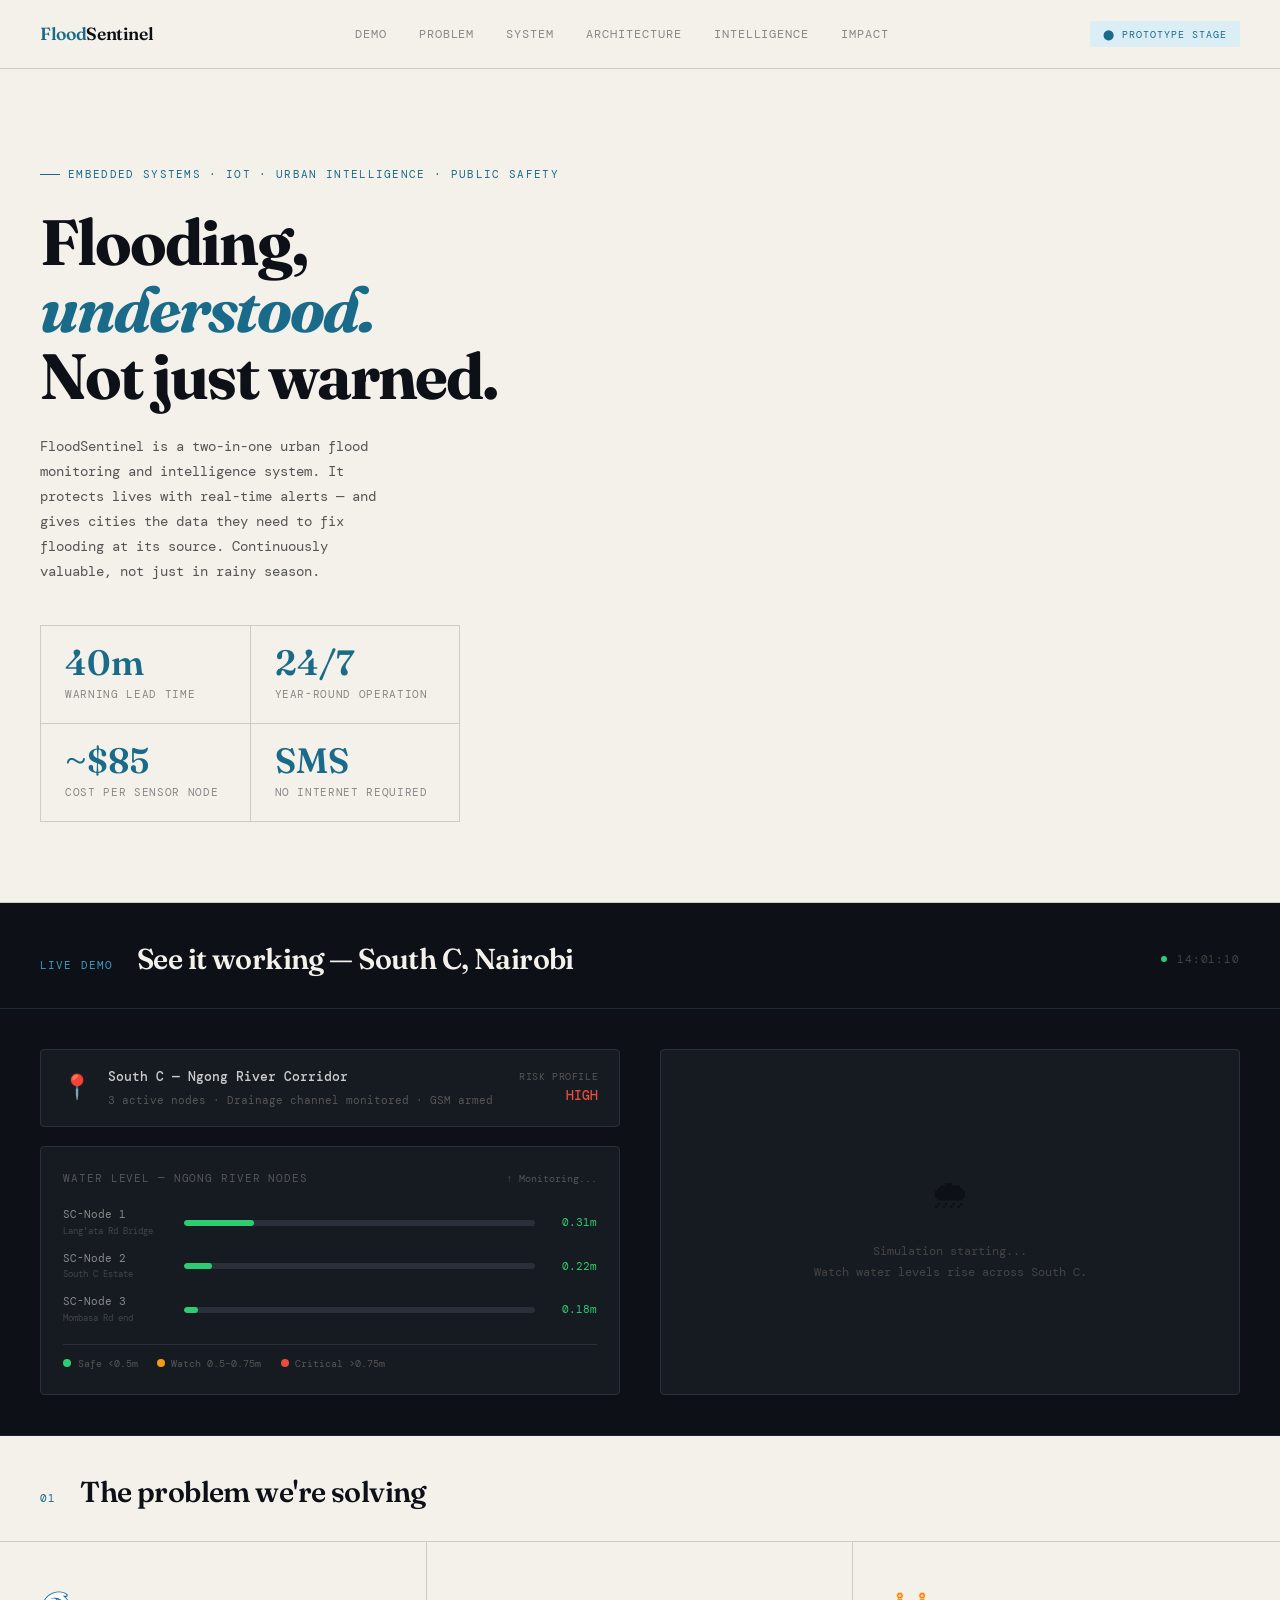
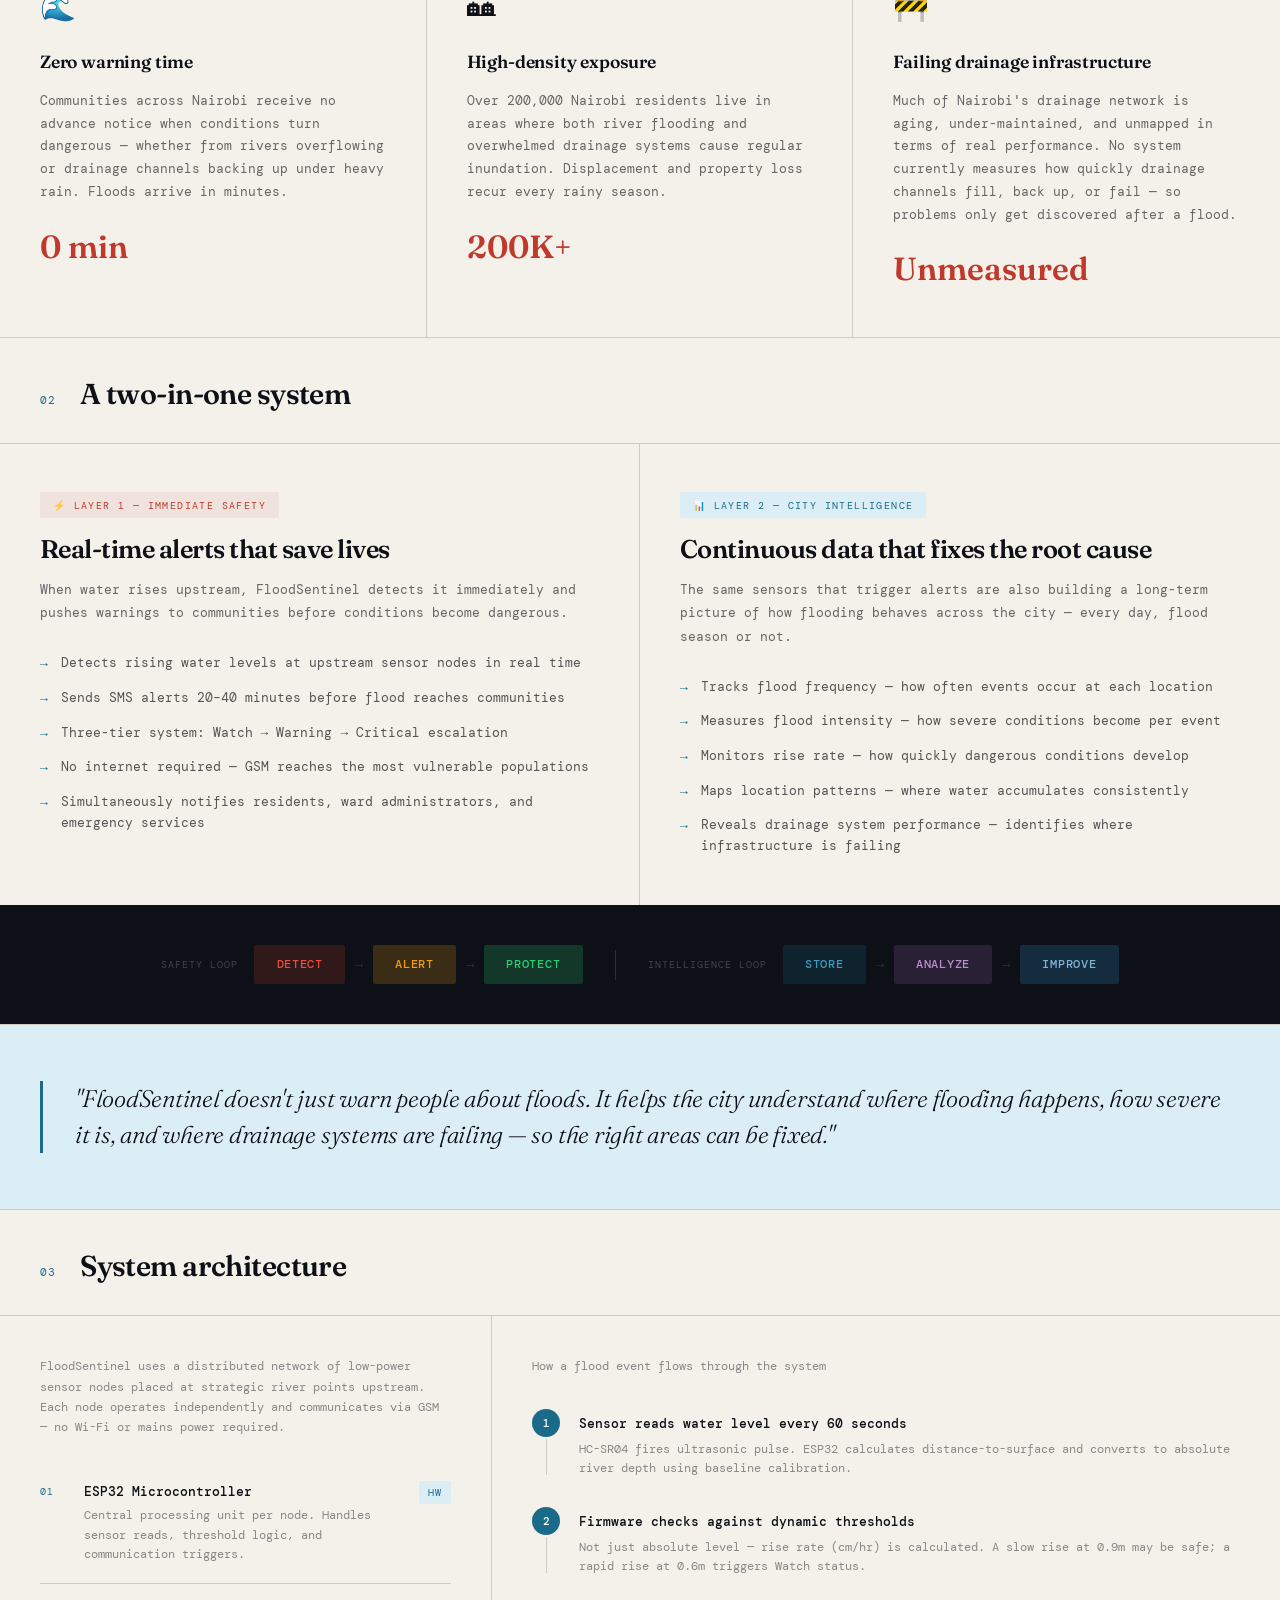
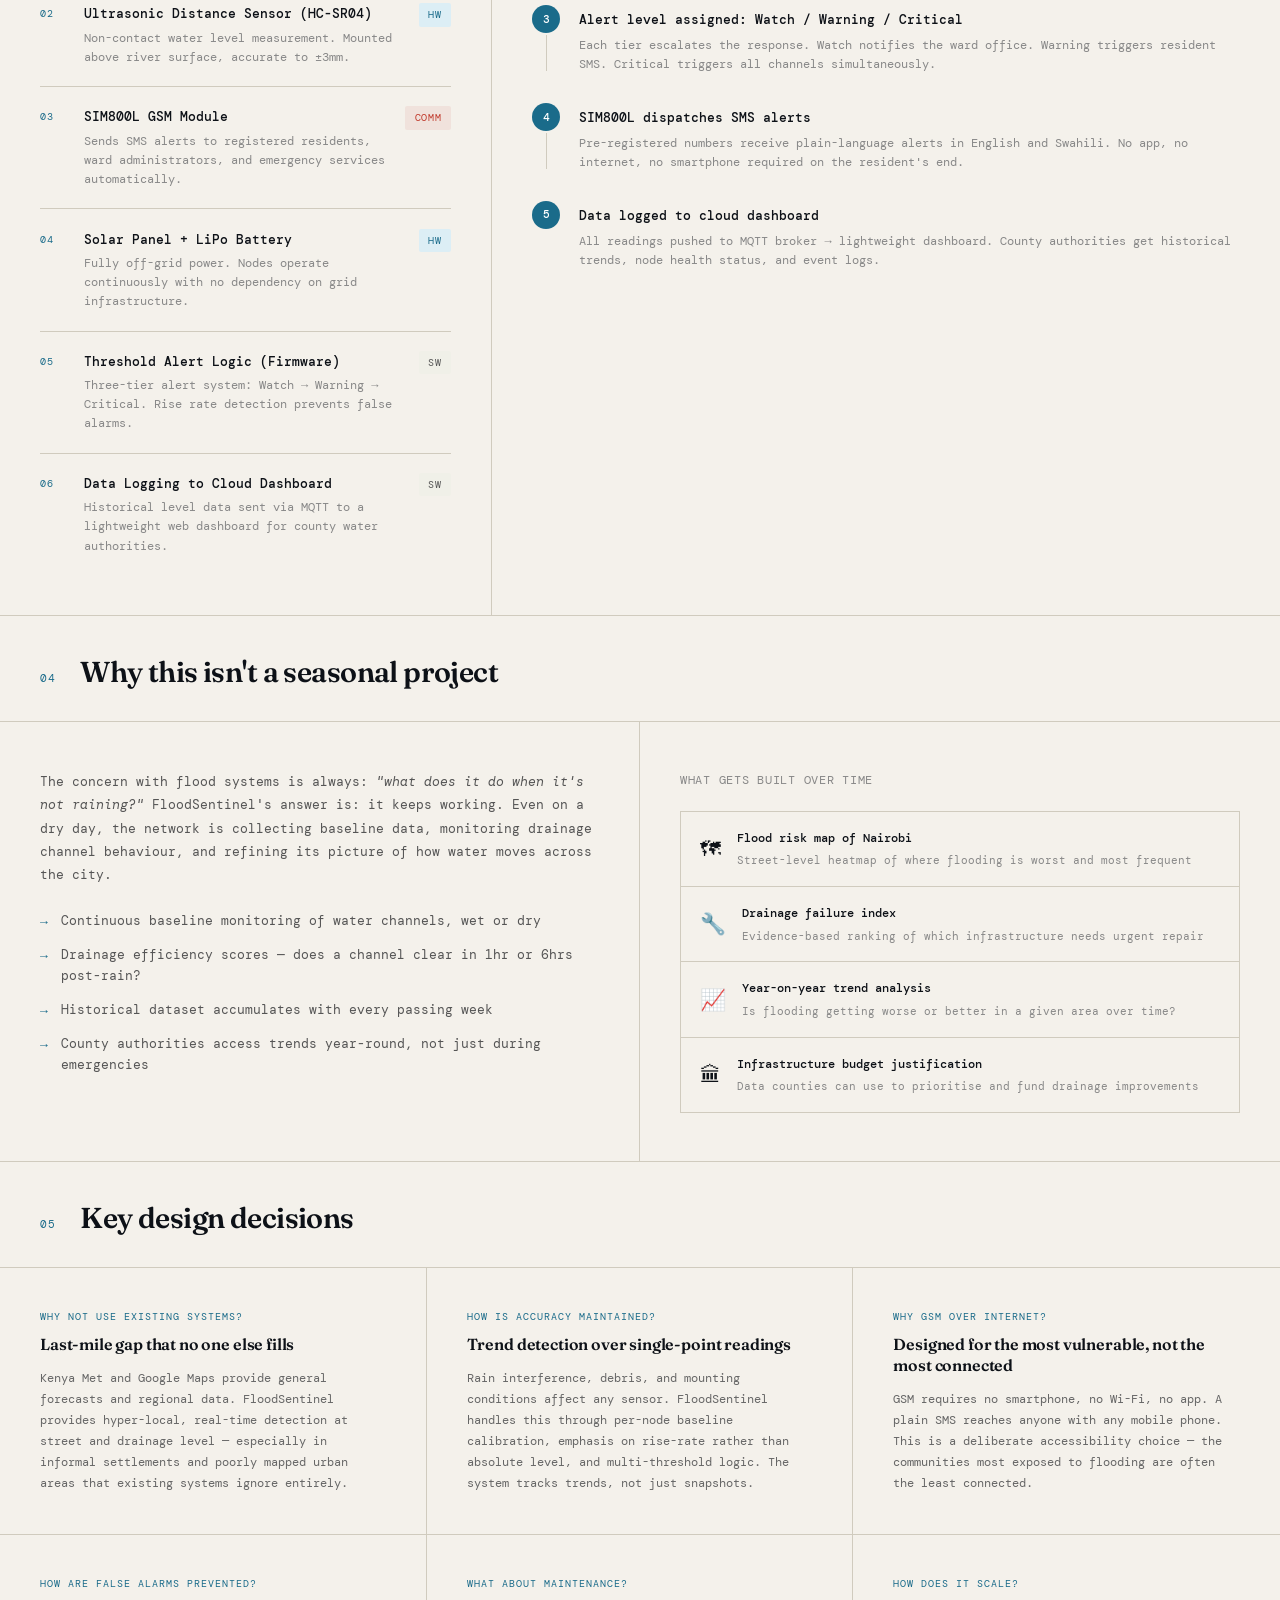
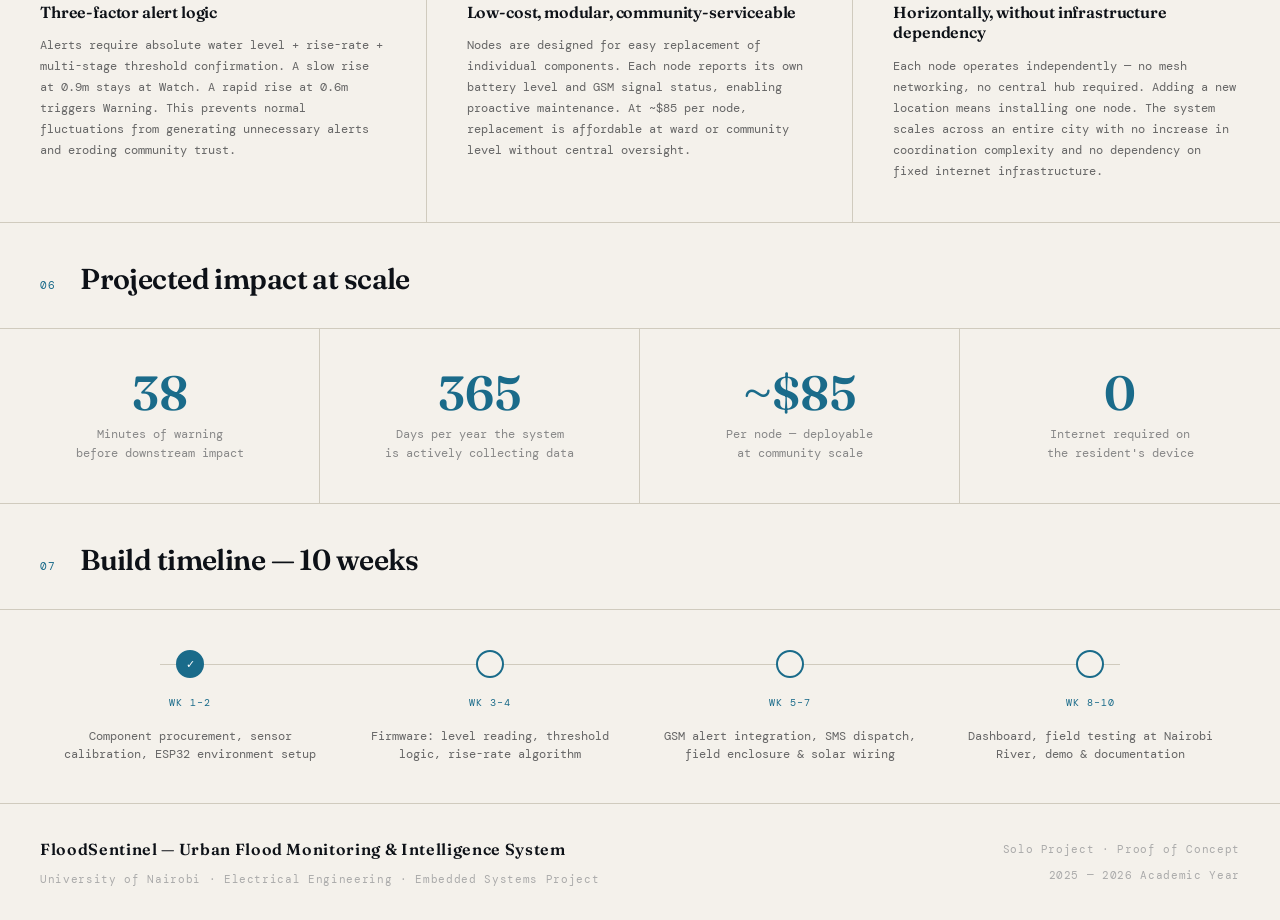
==== flood-warning(4).html @ 797ab7e3 "Adding correct project file" ====
<!DOCTYPE html>
<html lang="en">
<head>
<meta charset="UTF-8">
<meta name="viewport" content="width=device-width, initial-scale=1.0">
<title>FloodSentinel — Urban Flood Monitoring & Intelligence System</title>
<link href="https://fonts.googleapis.com/css2?family=DM+Mono:wght@300;400;500&family=Fraunces:ital,opsz,wght@0,9..144,300;0,9..144,600;0,9..144,700;1,9..144,300&display=swap" rel="stylesheet">
<style>
  :root {
    --ink: #0d1117;
    --paper: #f4f1eb;
    --water: #1a6b8a;
    --water-light: #3b9bbf;
    --water-pale: #dceef5;
    --alert: #c0392b;
    --alert-pale: #fdecea;
    --safe: #1a7a4a;
    --rule: #d0cbbe;
    --mono: 'DM Mono', monospace;
    --serif: 'Fraunces', serif;
  }

  * { margin: 0; padding: 0; box-sizing: border-box; }

  html { scroll-behavior: smooth; }

  body {
    background: var(--paper);
    color: var(--ink);
    font-family: var(--mono);
    font-size: 14px;
    line-height: 1.7;
    overflow-x: hidden;
  }

  /* ── HEADER ── */
  header {
    border-bottom: 1px solid var(--rule);
    padding: 1.2rem 2.5rem;
    display: flex;
    justify-content: space-between;
    align-items: center;
    position: sticky;
    top: 0;
    background: var(--paper);
    z-index: 100;
  }

  .logo {
    font-family: var(--serif);
    font-size: 1.1rem;
    font-weight: 600;
    letter-spacing: -0.02em;
    color: var(--water);
  }

  .logo span { color: var(--ink); }

  nav {
    display: flex;
    gap: 2rem;
    font-size: 12px;
    letter-spacing: 0.08em;
    text-transform: uppercase;
    color: #888;
  }

  nav a { text-decoration: none; color: inherit; transition: color 0.2s; }
  nav a:hover { color: var(--water); }

  /* ── HERO ── */
  .hero {
    border-bottom: 1px solid var(--rule);
  }

  .hero-left {
    padding: 6rem 2.5rem 5rem;
    display: flex;
    flex-direction: column;
    max-width: 700px;
  }

  .project-tag {
    font-size: 11px;
    letter-spacing: 0.12em;
    text-transform: uppercase;
    color: var(--water);
    margin-bottom: 1.5rem;
    display: flex;
    align-items: center;
    gap: 0.5rem;
  }

  .project-tag::before {
    content: '';
    display: inline-block;
    width: 20px;
    height: 1px;
    background: var(--water);
  }

  h1 {
    font-family: var(--serif);
    font-size: clamp(2.8rem, 5vw, 4.2rem);
    font-weight: 700;
    line-height: 1.05;
    letter-spacing: -0.03em;
    margin-bottom: 1.5rem;
    color: var(--ink);
  }

  h1 em {
    font-style: italic;
    color: var(--water);
  }

  .hero-desc {
    font-size: 14px;
    color: #555;
    max-width: 42ch;
    margin-bottom: 2.5rem;
    line-height: 1.8;
  }

  .hero-stats {
    display: grid;
    grid-template-columns: 1fr 1fr;
    gap: 1px;
    background: var(--rule);
    border: 1px solid var(--rule);
    margin-top: auto;
    max-width: 420px;
  }

  .stat {
    background: var(--paper);
    padding: 1.2rem 1.5rem;
  }

  .stat-num {
    font-family: var(--serif);
    font-size: 2.2rem;
    font-weight: 600;
    color: var(--water);
    line-height: 1;
    margin-bottom: 0.3rem;
  }

  .stat-label {
    font-size: 11px;
    letter-spacing: 0.06em;
    text-transform: uppercase;
    color: #888;
  }

  /* ── SIM SECTION ── */
  .sim-section {
    background: var(--ink);
    border-bottom: 1px solid var(--rule);
    padding: 3.5rem 2.5rem;
  }

  .sim-section-inner {
    display: grid;
    grid-template-columns: 1fr 1fr;
    gap: 2rem;
    max-width: 1200px;
    margin: 0 auto;
  }

  .sim-col {
    display: flex;
    flex-direction: column;
    gap: 1.2rem;
  }

  .sim-label {
    font-size: 10px;
    letter-spacing: 0.14em;
    text-transform: uppercase;
    color: #555;
    display: flex;
    align-items: center;
    gap: 0.6rem;
  }

  .sim-label .dot {
    width: 6px; height: 6px;
    border-radius: 50%;
    background: #2ecc71;
    animation: pulse 2s ease-in-out infinite;
  }

  @keyframes pulse {
    0%, 100% { opacity: 1; transform: scale(1); }
    50% { opacity: 0.4; transform: scale(0.8); }
  }

  .river-viz {
    background: #161b22;
    border: 1px solid #2a2f3a;
    border-radius: 4px;
    padding: 1.5rem;
    flex: 1;
    display: flex;
    flex-direction: column;
    gap: 1.2rem;
  }

  .river-label {
    font-size: 11px;
    color: #555;
    letter-spacing: 0.08em;
    text-transform: uppercase;
  }

  .level-bar-wrap {
    display: flex;
    flex-direction: column;
    gap: 0.8rem;
  }

  .level-row {
    display: flex;
    align-items: center;
    gap: 1rem;
  }

  .level-name {
    font-size: 11px;
    color: #888;
    width: 80px;
    flex-shrink: 0;
  }

  .level-track {
    flex: 1;
    height: 6px;
    background: #2a2f3a;
    border-radius: 3px;
    overflow: hidden;
  }

  .level-fill {
    height: 100%;
    border-radius: 3px;
    transition: width 1.5s ease;
  }

  .level-fill.safe { background: #2ecc71; }
  .level-fill.warn { background: #f39c12; }
  .level-fill.danger { background: var(--alert); animation: flicker 1s ease-in-out infinite; }

  @keyframes flicker {
    0%, 100% { opacity: 1; }
    50% { opacity: 0.6; }
  }

  .level-val {
    font-size: 11px;
    color: #555;
    width: 40px;
    text-align: right;
    flex-shrink: 0;
  }

  .alert-box {
    background: rgba(192,57,43,0.12);
    border: 1px solid rgba(192,57,43,0.3);
    border-radius: 4px;
    padding: 1rem 1.2rem;
    display: flex;
    gap: 0.8rem;
    align-items: flex-start;
    animation: fadeSlide 0.5s ease forwards;
  }

  @keyframes fadeSlide {
    from { opacity: 0; transform: translateY(6px); }
    to { opacity: 1; transform: translateY(0); }
  }

  .alert-icon {
    font-size: 14px;
    flex-shrink: 0;
    margin-top: 1px;
  }

  .alert-text {
    font-size: 11px;
    color: #e74c3c;
    line-height: 1.6;
  }

  .alert-text strong {
    display: block;
    font-size: 12px;
    margin-bottom: 0.2rem;
    letter-spacing: 0.04em;
  }

  .sms-feed {
    display: flex;
    flex-direction: column;
    gap: 0.6rem;
  }

  .sms-item {
    background: #161b22;
    border: 1px solid #2a2f3a;
    border-radius: 4px;
    padding: 0.8rem 1rem;
    font-size: 11px;
    color: #888;
    display: flex;
    gap: 0.8rem;
    opacity: 0;
    animation: fadeSlide 0.4s ease forwards;
  }

  .sms-item:nth-child(1) { animation-delay: 0.3s; }
  .sms-item:nth-child(2) { animation-delay: 0.9s; }
  .sms-item:nth-child(3) { animation-delay: 1.5s; }

  .sms-time { color: #555; flex-shrink: 0; }
  .sms-msg { color: #ccc; }

  /* ── SECTION SHARED ── */
  section {
    border-bottom: 1px solid var(--rule);
  }

  .section-header {
    padding: 2rem 2.5rem 1.5rem;
    border-bottom: 1px solid var(--rule);
    display: flex;
    align-items: baseline;
    gap: 1.5rem;
  }

  .section-num {
    font-size: 11px;
    letter-spacing: 0.1em;
    text-transform: uppercase;
    color: var(--water);
  }

  .section-title {
    font-family: var(--serif);
    font-size: 1.8rem;
    font-weight: 600;
    letter-spacing: -0.02em;
  }

  /* ── PROBLEM SECTION ── */
  .problem-grid {
    display: grid;
    grid-template-columns: 1fr 1fr 1fr;
  }

  .problem-card {
    padding: 2.5rem;
    border-right: 1px solid var(--rule);
  }

  .problem-card:last-child { border-right: none; }

  .problem-icon {
    font-size: 1.8rem;
    margin-bottom: 1rem;
  }

  .problem-card h3 {
    font-family: var(--serif);
    font-size: 1.1rem;
    font-weight: 600;
    margin-bottom: 0.8rem;
    letter-spacing: -0.01em;
  }

  .problem-card p {
    font-size: 13px;
    color: #666;
    line-height: 1.75;
  }

  .problem-card .figure {
    font-family: var(--serif);
    font-size: 2rem;
    font-weight: 600;
    color: var(--alert);
    margin-top: 1rem;
  }

  /* ── ARCHITECTURE SECTION ── */
  .arch-wrap {
    display: grid;
    grid-template-columns: 1fr 1.6fr;
  }

  .arch-left {
    padding: 2.5rem;
    border-right: 1px solid var(--rule);
  }

  .arch-right {
    padding: 2.5rem;
  }

  .component-list {
    display: flex;
    flex-direction: column;
    gap: 0px;
  }

  .component {
    display: grid;
    grid-template-columns: 28px 1fr auto;
    align-items: start;
    gap: 1rem;
    padding: 1.2rem 0;
    border-bottom: 1px solid var(--rule);
    cursor: default;
    transition: background 0.2s;
  }

  .component:last-child { border-bottom: none; }
  .component:hover { background: rgba(26,107,138,0.04); margin: 0 -1rem; padding: 1.2rem 1rem; }

  .comp-num {
    font-size: 10px;
    letter-spacing: 0.1em;
    color: var(--water);
    padding-top: 2px;
  }

  .comp-info h4 {
    font-size: 13px;
    font-weight: 500;
    margin-bottom: 0.2rem;
  }

  .comp-info p {
    font-size: 12px;
    color: #888;
    line-height: 1.6;
  }

  .comp-tag {
    font-size: 10px;
    letter-spacing: 0.08em;
    text-transform: uppercase;
    padding: 0.2rem 0.6rem;
    border-radius: 2px;
    white-space: nowrap;
  }

  .comp-tag.hw { background: var(--water-pale); color: var(--water); }
  .comp-tag.sw { background: #f0f0e8; color: #555; }
  .comp-tag.comm { background: rgba(192,57,43,0.08); color: var(--alert); }

  /* ── FLOW DIAGRAM ── */
  .flow-diagram {
    display: flex;
    flex-direction: column;
    gap: 0;
  }

  .flow-step {
    display: flex;
    gap: 1.2rem;
    align-items: flex-start;
    opacity: 0;
    animation: fadeSlide 0.5s ease forwards;
  }

  .flow-step:nth-child(1) { animation-delay: 0.1s; }
  .flow-step:nth-child(2) { animation-delay: 0.2s; }
  .flow-step:nth-child(3) { animation-delay: 0.3s; }
  .flow-step:nth-child(4) { animation-delay: 0.4s; }
  .flow-step:nth-child(5) { animation-delay: 0.5s; }

  .flow-line {
    display: flex;
    flex-direction: column;
    align-items: center;
    flex-shrink: 0;
    width: 28px;
  }

  .flow-circle {
    width: 28px;
    height: 28px;
    border-radius: 50%;
    background: var(--water);
    color: white;
    display: flex;
    align-items: center;
    justify-content: center;
    font-size: 11px;
    font-weight: 500;
    flex-shrink: 0;
  }

  .flow-connector {
    width: 1px;
    height: 36px;
    background: var(--rule);
    margin: 2px 0;
  }

  .flow-content {
    padding-top: 4px;
    padding-bottom: 1.8rem;
  }

  .flow-content h4 {
    font-size: 13px;
    font-weight: 500;
    margin-bottom: 0.3rem;
  }

  .flow-content p {
    font-size: 12px;
    color: #888;
    line-height: 1.6;
  }

  /* ── IMPACT SECTION ── */
  .impact-grid {
    display: grid;
    grid-template-columns: repeat(4, 1fr);
  }

  .impact-item {
    padding: 2.5rem 2rem;
    border-right: 1px solid var(--rule);
    text-align: center;
  }

  .impact-item:last-child { border-right: none; }

  .impact-num {
    font-family: var(--serif);
    font-size: 3rem;
    font-weight: 600;
    color: var(--water);
    line-height: 1;
    margin-bottom: 0.5rem;
  }

  .impact-label {
    font-size: 12px;
    color: #888;
    line-height: 1.6;
  }

  /* ── TIMELINE ── */
  .timeline-wrap {
    padding: 2.5rem;
  }

  .timeline {
    display: grid;
    grid-template-columns: repeat(4, 1fr);
    gap: 0;
    position: relative;
  }

  .timeline::before {
    content: '';
    position: absolute;
    top: 14px;
    left: 10%;
    right: 10%;
    height: 1px;
    background: var(--rule);
  }

  .timeline-item {
    display: flex;
    flex-direction: column;
    align-items: center;
    text-align: center;
    gap: 1rem;
    padding: 0 1rem;
  }

  .t-dot {
    width: 28px;
    height: 28px;
    border-radius: 50%;
    background: var(--paper);
    border: 2px solid var(--water);
    display: flex;
    align-items: center;
    justify-content: center;
    position: relative;
    z-index: 1;
  }

  .t-dot.done { background: var(--water); }
  .t-dot.done::after { content: '✓'; color: white; font-size: 11px; }

  .t-week {
    font-size: 10px;
    letter-spacing: 0.1em;
    text-transform: uppercase;
    color: var(--water);
  }

  .t-task {
    font-size: 12px;
    color: #666;
    line-height: 1.5;
  }

  /* ── FOOTER ── */
  footer {
    padding: 2rem 2.5rem;
    display: flex;
    justify-content: space-between;
    align-items: center;
    font-size: 11px;
    color: #aaa;
    letter-spacing: 0.06em;
  }

  .footer-project {
    font-family: var(--serif);
    font-size: 1rem;
    color: var(--ink);
    font-weight: 600;
  }

  .badge {
    display: inline-flex;
    align-items: center;
    gap: 0.4rem;
    background: var(--water-pale);
    color: var(--water);
    font-size: 10px;
    letter-spacing: 0.1em;
    text-transform: uppercase;
    padding: 0.3rem 0.8rem;
    border-radius: 2px;
  }

  /* ── DUAL LOOP SECTION ── */
  .dual-wrap {
    display: grid;
    grid-template-columns: 1fr 1fr;
  }

  .dual-col {
    padding: 3rem 2.5rem;
  }

  .dual-col:first-child {
    border-right: 1px solid var(--rule);
  }

  .dual-tag {
    font-size: 10px;
    letter-spacing: 0.14em;
    text-transform: uppercase;
    margin-bottom: 1rem;
    display: inline-flex;
    align-items: center;
    gap: 0.5rem;
    padding: 0.3rem 0.8rem;
    border-radius: 2px;
  }

  .dual-tag.immediate { background: rgba(192,57,43,0.08); color: var(--alert); }
  .dual-tag.intelligence { background: var(--water-pale); color: var(--water); }

  .dual-col h3 {
    font-family: var(--serif);
    font-size: 1.6rem;
    font-weight: 600;
    letter-spacing: -0.02em;
    margin-bottom: 0.8rem;
    line-height: 1.2;
  }

  .dual-col > p {
    font-size: 13px;
    color: #666;
    margin-bottom: 1.8rem;
    line-height: 1.8;
  }

  .dual-points {
    display: flex;
    flex-direction: column;
    gap: 0.8rem;
  }

  .dual-point {
    display: flex;
    gap: 0.8rem;
    align-items: flex-start;
    font-size: 13px;
    color: #555;
    line-height: 1.6;
  }

  .dual-point::before {
    content: '→';
    color: var(--water);
    flex-shrink: 0;
    margin-top: 1px;
  }

  .loop-banner {
    background: var(--ink);
    padding: 2.5rem;
    display: flex;
    align-items: center;
    justify-content: center;
    gap: 0;
    flex-wrap: wrap;
  }

  .loop-item {
    display: flex;
    align-items: center;
    gap: 0;
  }

  .loop-pill {
    padding: 0.6rem 1.4rem;
    border-radius: 2px;
    font-size: 12px;
    letter-spacing: 0.06em;
    text-transform: uppercase;
    font-weight: 500;
  }

  .loop-pill.a { background: rgba(192,57,43,0.2); color: #e74c3c; }
  .loop-pill.b { background: rgba(243,156,18,0.2); color: #f39c12; }
  .loop-pill.c { background: rgba(46,204,113,0.2); color: #2ecc71; }
  .loop-pill.d { background: rgba(26,107,138,0.2); color: var(--water-light); }
  .loop-pill.e { background: rgba(155,89,182,0.2); color: #bb8fce; }
  .loop-pill.f { background: rgba(52,152,219,0.2); color: #7fb3d3; }

  .loop-arrow {
    color: #333;
    font-size: 14px;
    padding: 0 0.6rem;
  }

  .loop-divider {
    width: 1px;
    height: 30px;
    background: #2a2f3a;
    margin: 0 2rem;
  }

  .loop-label {
    font-size: 10px;
    letter-spacing: 0.1em;
    text-transform: uppercase;
    color: #444;
    margin-right: 1rem;
  }

  /* ── INSIGHT QUOTE ── */
  .insight-block {
    padding: 3.5rem 2.5rem;
    display: grid;
    grid-template-columns: 3px 1fr;
    gap: 2rem;
    align-items: center;
    background: var(--water-pale);
    border-bottom: 1px solid var(--rule);
  }

  .insight-bar {
    width: 3px;
    height: 100%;
    background: var(--water);
    min-height: 60px;
  }

  .insight-text {
    font-family: var(--serif);
    font-size: clamp(1.1rem, 2vw, 1.5rem);
    font-weight: 300;
    font-style: italic;
    color: var(--ink);
    line-height: 1.5;
    letter-spacing: -0.01em;
  }

  /* ── DESIGN DECISIONS ── */
  .decisions-grid {
    display: grid;
    grid-template-columns: 1fr 1fr 1fr;
  }

  .decision-card {
    padding: 2.5rem;
    border-right: 1px solid var(--rule);
    border-bottom: 1px solid var(--rule);
  }

  .decision-card:nth-child(3),
  .decision-card:nth-child(6) { border-right: none; }
  .decision-card:nth-child(4),
  .decision-card:nth-child(5),
  .decision-card:nth-child(6) { border-bottom: none; }

  .decision-q {
    font-size: 10px;
    letter-spacing: 0.1em;
    text-transform: uppercase;
    color: var(--water);
    margin-bottom: 0.6rem;
  }

  .decision-card h4 {
    font-family: var(--serif);
    font-size: 1rem;
    font-weight: 600;
    margin-bottom: 0.8rem;
    letter-spacing: -0.01em;
    line-height: 1.3;
  }

  .decision-card p {
    font-size: 12px;
    color: #666;
    line-height: 1.75;
  }

  @media (max-width: 900px) {
    .dual-wrap { grid-template-columns: 1fr; }
    .dual-col:first-child { border-right: none; border-bottom: 1px solid var(--rule); }
    .decisions-grid { grid-template-columns: 1fr; }
    .decision-card { border-right: none; }
    .loop-banner { flex-direction: column; gap: 0.5rem; }
    .loop-divider { width: 60px; height: 1px; margin: 0.5rem 0; }
  }

  @media (max-width: 900px) {
    .hero { grid-template-columns: 1fr; min-height: auto; }
    .hero-right { min-height: 400px; }
    .problem-grid { grid-template-columns: 1fr; }
    .problem-card { border-right: none; border-bottom: 1px solid var(--rule); }
    .arch-wrap { grid-template-columns: 1fr; }
    .arch-left { border-right: none; border-bottom: 1px solid var(--rule); }
    .impact-grid { grid-template-columns: 1fr 1fr; }
    .timeline { grid-template-columns: 1fr 1fr; gap: 2rem; }
    .timeline::before { display: none; }
    nav { display: none; }
  }
</style>
</head>
<body>

<!-- HEADER -->
<header>
  <div class="logo">Flood<span>Sentinel</span></div>
  <nav>
    <a href="#demo">Demo</a>
    <a href="#problem">Problem</a>
    <a href="#dual">System</a>
    <a href="#system">Architecture</a>
    <a href="#intelligence">Intelligence</a>
    <a href="#impact">Impact</a>
  </nav>
  <div class="badge">⬤ Prototype Stage</div>
</header>

<!-- HERO -->
<div class="hero">
  <div class="hero-left">
    <div class="project-tag">Embedded Systems · IoT · Urban Intelligence · Public Safety</div>
    <h1>Flooding,<br><em>understood.</em><br>Not just warned.</h1>
    <p class="hero-desc">
      FloodSentinel is a two-in-one urban flood monitoring and intelligence system.
      It protects lives with real-time alerts — and gives cities the data they need
      to fix flooding at its source. Continuously valuable, not just in rainy season.
    </p>
    <div class="hero-stats">
      <div class="stat">
        <div class="stat-num">40m</div>
        <div class="stat-label">Warning lead time</div>
      </div>
      <div class="stat">
        <div class="stat-num">24/7</div>
        <div class="stat-label">Year-round operation</div>
      </div>
      <div class="stat">
        <div class="stat-num">~$85</div>
        <div class="stat-label">Cost per sensor node</div>
      </div>
      <div class="stat">
        <div class="stat-num">SMS</div>
        <div class="stat-label">No internet required</div>
      </div>
    </div>
  </div>
</div>

<!-- LIVE DEMO SECTION -->
<section id="demo" style="background:var(--ink);border-bottom:1px solid #1a2530;">

  <div style="padding:2rem 2.5rem 1.5rem;border-bottom:1px solid #1e2a35;display:flex;justify-content:space-between;align-items:center;">
    <div style="display:flex;align-items:baseline;gap:1.5rem;">
      <span style="font-size:11px;letter-spacing:0.1em;text-transform:uppercase;color:var(--water-light);">Live Demo</span>
      <h2 style="font-family:var(--serif);font-size:1.8rem;font-weight:600;letter-spacing:-0.02em;color:#f4f1eb;">See it working — South C, Nairobi</h2>
    </div>
    <div style="font-size:11px;color:#444;letter-spacing:0.08em;display:flex;align-items:center;gap:0.6rem;">
      <span style="width:6px;height:6px;border-radius:50%;background:#2ecc71;display:inline-block;animation:pulse 2s ease-in-out infinite;"></span>
      <span id="simClock">14:00:00</span>
    </div>
  </div>

  <div style="padding:2.5rem;display:grid;grid-template-columns:1fr 1fr;gap:2.5rem;">

    <!-- LEFT: SENSOR PANEL -->
    <div style="display:flex;flex-direction:column;gap:1.2rem;">

      <div style="background:#161b22;border:1px solid #2a2f3a;border-radius:4px;padding:1rem 1.3rem;display:flex;gap:1rem;align-items:center;">
        <div style="font-size:1.5rem;">📍</div>
        <div style="flex:1;">
          <div style="font-size:13px;color:#ccc;font-weight:500;">South C — Ngong River Corridor</div>
          <div style="font-size:11px;color:#555;margin-top:0.2rem;">3 active nodes · Drainage channel monitored · GSM armed</div>
        </div>
        <div style="text-align:right;flex-shrink:0;">
          <div style="font-size:10px;color:#555;letter-spacing:0.06em;text-transform:uppercase;">Risk profile</div>
          <div style="font-size:13px;color:#e74c3c;font-weight:500;">HIGH</div>
        </div>
      </div>

      <div style="background:#161b22;border:1px solid #2a2f3a;border-radius:4px;padding:1.4rem;display:flex;flex-direction:column;gap:1.2rem;">
        <div style="display:flex;justify-content:space-between;align-items:center;">
          <div class="river-label">Water Level — Ngong River Nodes</div>
          <div style="font-size:10px;color:#555;" id="riseTag">↑ Monitoring...</div>
        </div>
        <div class="level-bar-wrap">
          <div class="level-row">
            <span class="level-name" style="width:105px;line-height:1.4;flex-shrink:0;">SC-Node 1<br><span style="font-size:9px;color:#444;">Lang'ata Rd Bridge</span></span>
            <div class="level-track"><div class="level-fill safe" id="bar1" style="width:10%"></div></div>
            <span class="level-val" id="val1" style="color:#2ecc71;width:46px;text-align:right;flex-shrink:0;">—</span>
          </div>
          <div class="level-row">
            <span class="level-name" style="width:105px;line-height:1.4;flex-shrink:0;">SC-Node 2<br><span style="font-size:9px;color:#444;">South C Estate</span></span>
            <div class="level-track"><div class="level-fill safe" id="bar2" style="width:5%"></div></div>
            <span class="level-val" id="val2" style="color:#2ecc71;width:46px;text-align:right;flex-shrink:0;">—</span>
          </div>
          <div class="level-row">
            <span class="level-name" style="width:105px;line-height:1.4;flex-shrink:0;">SC-Node 3<br><span style="font-size:9px;color:#444;">Mombasa Rd end</span></span>
            <div class="level-track"><div class="level-fill safe" id="bar3" style="width:5%"></div></div>
            <span class="level-val" id="val3" style="color:#2ecc71;width:46px;text-align:right;flex-shrink:0;">—</span>
          </div>
        </div>
        <div style="display:flex;gap:1.2rem;padding-top:0.6rem;border-top:1px solid #2a2f3a;flex-wrap:wrap;">
          <div style="display:flex;align-items:center;gap:0.4rem;font-size:10px;color:#555;"><span style="width:8px;height:8px;border-radius:50%;background:#2ecc71;display:inline-block;"></span>Safe &lt;0.5m</div>
          <div style="display:flex;align-items:center;gap:0.4rem;font-size:10px;color:#555;"><span style="width:8px;height:8px;border-radius:50%;background:#f39c12;display:inline-block;"></span>Watch 0.5–0.75m</div>
          <div style="display:flex;align-items:center;gap:0.4rem;font-size:10px;color:#555;"><span style="width:8px;height:8px;border-radius:50%;background:#e74c3c;display:inline-block;"></span>Critical &gt;0.75m</div>
        </div>
      </div>

      <div id="alertBox" style="display:none;" class="alert-box">
        <span class="alert-icon">🚨</span>
        <div class="alert-text">
          <strong>CRITICAL — SOUTH C FLOOD EVENT</strong>
          SC-Node 1 at 0.97m · Rise rate +18cm/hr · Node 2 crossing warn threshold.
          Estimated 34 min before South C Estate access roads flood.
        </div>
      </div>

    </div>

    <!-- RIGHT: ALERTS + INTEL -->
    <div style="display:flex;flex-direction:column;gap:1.2rem;">

      <div id="idleCard" style="background:#161b22;border:1px solid #2a2f3a;border-radius:4px;padding:2.5rem;text-align:center;flex:1;display:flex;flex-direction:column;align-items:center;justify-content:center;gap:0.8rem;">
        <div style="font-size:2.5rem;">🌧</div>
        <div style="font-size:12px;color:#444;line-height:1.8;">Simulation starting...<br>Watch water levels rise across South C.</div>
      </div>

      <div id="smsFeed" style="display:none;flex-direction:column;gap:0.6rem;">
        <div class="sim-label" style="color:#666;">📲 SMS alerts dispatched</div>
        <div class="sms-item" id="sms1" style="opacity:0;transition:opacity 0.5s ease;">
          <span class="sms-time">14:07</span>
          <span class="sms-msg" style="color:#f5c842;">⚠ FloodSentinel: Ngong River rising in South C. Move valuables to higher ground. Est. 34 min to road flooding.</span>
        </div>
        <div class="sms-item" id="sms2" style="opacity:0;transition:opacity 0.5s ease;">
          <span class="sms-time">14:07</span>
          <span class="sms-msg">Ward Admin — South C: Node 1 CRITICAL. Deploy response team to Lang'ata Rd Bridge now.</span>
        </div>
        <div class="sms-item" id="sms3" style="opacity:0;transition:opacity 0.5s ease;">
          <span class="sms-time">14:08</span>
          <span class="sms-msg">Nairobi County OCC: Automated flood trigger — South C / Ngong corridor. Event logged #SC-2024-047.</span>
        </div>
      </div>

      <div id="intelCard" style="display:none;background:linear-gradient(135deg,#0d1f2d,#0f1e2b);border:1px solid #1a4a6b;border-radius:4px;padding:1.4rem;">
        <div style="display:flex;justify-content:space-between;align-items:flex-start;margin-bottom:1.2rem;">
          <div>
            <div style="font-size:10px;letter-spacing:0.12em;text-transform:uppercase;color:var(--water-light);margin-bottom:0.3rem;">🧠 Intelligence Log Updated</div>
            <div style="font-size:14px;color:#ddd;font-weight:500;">South C flagged as High-Risk Zone</div>
          </div>
          <div style="background:rgba(192,57,43,0.2);border:1px solid rgba(192,57,43,0.4);border-radius:2px;padding:0.25rem 0.7rem;font-size:10px;color:#e74c3c;letter-spacing:0.08em;white-space:nowrap;margin-left:1rem;">EVENT #SC-2024-047</div>
        </div>
        <div style="display:grid;grid-template-columns:1fr 1fr;gap:0.6rem;margin-bottom:0.8rem;">
          <div style="background:rgba(255,255,255,0.03);border:1px solid #1e2a35;border-radius:3px;padding:0.8rem 1rem;">
            <div style="font-size:10px;color:#555;margin-bottom:0.3rem;text-transform:uppercase;letter-spacing:0.06em;">Flood events this year</div>
            <div style="font-size:1.8rem;font-family:var(--serif);color:#e74c3c;font-weight:600;line-height:1;" id="eventCount">0</div>
          </div>
          <div style="background:rgba(255,255,255,0.03);border:1px solid #1e2a35;border-radius:3px;padding:0.8rem 1rem;">
            <div style="font-size:10px;color:#555;margin-bottom:0.3rem;text-transform:uppercase;letter-spacing:0.06em;">Peak level recorded</div>
            <div style="font-size:1.8rem;font-family:var(--serif);color:var(--water-light);font-weight:600;line-height:1;">0.97m</div>
          </div>
          <div style="background:rgba(255,255,255,0.03);border:1px solid #1e2a35;border-radius:3px;padding:0.8rem 1rem;">
            <div style="font-size:10px;color:#555;margin-bottom:0.3rem;text-transform:uppercase;letter-spacing:0.06em;">Avg rise rate</div>
            <div style="font-size:1.8rem;font-family:var(--serif);color:#f39c12;font-weight:600;line-height:1;">+18cm/hr</div>
          </div>
          <div style="background:rgba(255,255,255,0.03);border:1px solid #1e2a35;border-radius:3px;padding:0.8rem 1rem;">
            <div style="font-size:10px;color:#555;margin-bottom:0.3rem;text-transform:uppercase;letter-spacing:0.06em;">Drainage score</div>
            <div style="font-size:1.8rem;font-family:var(--serif);color:#e74c3c;font-weight:600;line-height:1;">2 / 10</div>
          </div>
        </div>
        <div style="padding:0.8rem 1rem;background:rgba(192,57,43,0.06);border:1px solid rgba(192,57,43,0.2);border-radius:3px;font-size:11px;color:#888;line-height:1.7;">
          📌 <span style="color:#ccc;">System recommendation:</span> South C drainage infrastructure flagged for priority review. Historical data and event log forwarded to Nairobi County Water & Infrastructure Dept.
        </div>
      </div>

    </div>
  </div>
</section>

<script>
(function(){
  const steps=[
    [20, 8,  4,  "0.31m","0.22m","0.18m",0],
    [38,18,  9,  "0.47m","0.31m","0.22m",0],
    [55,30, 15,  "0.58m","0.41m","0.28m",1],
    [70,45, 22,  "0.72m","0.54m","0.33m",1],
    [82,58, 31,  "0.85m","0.63m","0.39m",2],
    [94,70, 42,  "0.97m","0.74m","0.46m",3],
    [97,74, 44,  "0.97m","0.74m","0.46m",4],
  ];
  let tick=0;
  const base=new Date(); base.setHours(14,0,0,0);
  const pad=n=>String(n).padStart(2,'0');
  const cls=p=>p>=75?'danger':p>=50?'warn':'safe';
  const col=p=>p>=75?'#e74c3c':p>=50?'#f39c12':'#2ecc71';
  const $=id=>document.getElementById(id);

  function updateClock(){
    const t=new Date(base.getTime()+tick*70000);
    const el=$('simClock'); if(el) el.textContent=pad(t.getHours())+':'+pad(t.getMinutes())+':'+pad(t.getSeconds());
  }

  function resetSim(){
    tick=0;
    ['alertBox','smsFeed','intelCard'].forEach(id=>{const el=$(id);if(el)el.style.display='none';});
    const ic=$('idleCard'); if(ic)ic.style.display='flex';
    ['sms1','sms2','sms3'].forEach(id=>{const el=$(id);if(el)el.style.opacity=0;});
    const rt=$('riseTag'); if(rt){rt.textContent='↑ Monitoring...';rt.style.color='#555';}
    ['bar1','bar2','bar3'].forEach((id,i)=>{
      const el=$(id); if(el){el.style.width='5%';el.className='level-fill safe';}
    });
    ['val1','val2','val3'].forEach(id=>{const el=$(id);if(el){el.textContent='—';el.style.color='#2ecc71';}});
  }

  function runStep(){
    if(tick>=steps.length){setTimeout(()=>{resetSim();setTimeout(runStep,2000);},5000);return;}
    const[p1,p2,p3,v1,v2,v3,phase]=steps[tick];
    [['bar1',p1],['bar2',p2],['bar3',p3]].forEach(([id,p])=>{
      const el=$(id); if(el){el.style.width=p+'%';el.className='level-fill '+cls(p);}
    });
    [['val1',p1,v1],['val2',p2,v2],['val3',p3,v3]].forEach(([id,p,v])=>{
      const el=$(id); if(el){el.textContent=v;el.style.color=col(p);}
    });
    const rt=$('riseTag');
    if(phase>=1&&rt){rt.textContent='↑ Rising';rt.style.color='#f39c12';}
    if(phase>=2&&rt){rt.textContent='⚠ Rising fast';rt.style.color='#f39c12';}
    if(phase>=3){
      if(rt){rt.textContent='🔴 Critical';rt.style.color='#e74c3c';}
      const ab=$('alertBox'); if(ab)ab.style.display='flex';
    }
    if(phase>=4){
      const ic=$('idleCard'); if(ic)ic.style.display='none';
      const sf=$('smsFeed'); if(sf)sf.style.display='flex';
      setTimeout(()=>{const el=$('sms1');if(el)el.style.opacity=1;},300);
      setTimeout(()=>{const el=$('sms2');if(el)el.style.opacity=1;},1000);
      setTimeout(()=>{const el=$('sms3');if(el)el.style.opacity=1;},1700);
      setTimeout(()=>{
        const card=$('intelCard'); if(card)card.style.display='block';
        let c=0; const t=setInterval(()=>{
          c++; const el=$('eventCount'); if(el)el.textContent=c; if(c>=7)clearInterval(t);
        },130);
      },2500);
    }
    updateClock();
    tick++;
    setTimeout(runStep,tick===steps.length-1?4500:1800);
  }

  setTimeout(runStep,800);
  setInterval(updateClock,1000);
})();
</script>

<!-- PROBLEM SECTION -->
<section id="problem">
  <div class="section-header">
    <span class="section-num">01</span>
    <h2 class="section-title">The problem we're solving</h2>
  </div>
  <div class="problem-grid">
    <div class="problem-card">
      <div class="problem-icon">🌊</div>
      <h3>Zero warning time</h3>
      <p>Communities across Nairobi receive no advance notice when conditions turn dangerous — whether from rivers overflowing or drainage channels backing up under heavy rain. Floods arrive in minutes.</p>
      <div class="figure">0 min</div>
    </div>
    <div class="problem-card">
      <div class="problem-icon">🏘</div>
      <h3>High-density exposure</h3>
      <p>Over 200,000 Nairobi residents live in areas where both river flooding and overwhelmed drainage systems cause regular inundation. Displacement and property loss recur every rainy season.</p>
      <div class="figure">200K+</div>
    </div>
    <div class="problem-card">
      <div class="problem-icon">🚧</div>
      <h3>Failing drainage infrastructure</h3>
      <p>Much of Nairobi's drainage network is aging, under-maintained, and unmapped in terms of real performance. No system currently measures how quickly drainage channels fill, back up, or fail — so problems only get discovered after a flood.</p>
      <div class="figure">Unmeasured</div>
    </div>
  </div>
</section>

<!-- DUAL SYSTEM SECTION -->
<section id="dual">
  <div class="section-header">
    <span class="section-num">02</span>
    <h2 class="section-title">A two-in-one system</h2>
  </div>
  <div class="dual-wrap">
    <div class="dual-col">
      <div class="dual-tag immediate">⚡ Layer 1 — Immediate Safety</div>
      <h3>Real-time alerts that save lives</h3>
      <p>When water rises upstream, FloodSentinel detects it immediately and pushes warnings to communities before conditions become dangerous.</p>
      <div class="dual-points">
        <div class="dual-point">Detects rising water levels at upstream sensor nodes in real time</div>
        <div class="dual-point">Sends SMS alerts 20–40 minutes before flood reaches communities</div>
        <div class="dual-point">Three-tier system: Watch → Warning → Critical escalation</div>
        <div class="dual-point">No internet required — GSM reaches the most vulnerable populations</div>
        <div class="dual-point">Simultaneously notifies residents, ward administrators, and emergency services</div>
      </div>
    </div>
    <div class="dual-col">
      <div class="dual-tag intelligence">📊 Layer 2 — City Intelligence</div>
      <h3>Continuous data that fixes the root cause</h3>
      <p>The same sensors that trigger alerts are also building a long-term picture of how flooding behaves across the city — every day, flood season or not.</p>
      <div class="dual-points">
        <div class="dual-point">Tracks flood frequency — how often events occur at each location</div>
        <div class="dual-point">Measures flood intensity — how severe conditions become per event</div>
        <div class="dual-point">Monitors rise rate — how quickly dangerous conditions develop</div>
        <div class="dual-point">Maps location patterns — where water accumulates consistently</div>
        <div class="dual-point">Reveals drainage system performance — identifies where infrastructure is failing</div>
      </div>
    </div>
  </div>

  <!-- THE LOOP BANNER -->
  <div class="loop-banner">
    <span class="loop-label">Safety loop</span>
    <div class="loop-item">
      <span class="loop-pill a">Detect</span>
      <span class="loop-arrow">→</span>
      <span class="loop-pill b">Alert</span>
      <span class="loop-arrow">→</span>
      <span class="loop-pill c">Protect</span>
    </div>
    <div class="loop-divider"></div>
    <span class="loop-label">Intelligence loop</span>
    <div class="loop-item">
      <span class="loop-pill d">Store</span>
      <span class="loop-arrow">→</span>
      <span class="loop-pill e">Analyze</span>
      <span class="loop-arrow">→</span>
      <span class="loop-pill f">Improve</span>
    </div>
  </div>
</section>

<!-- INSIGHT QUOTE -->
<div class="insight-block">
  <div class="insight-bar"></div>
  <p class="insight-text">
    "FloodSentinel doesn't just warn people about floods. It helps the city understand
    where flooding happens, how severe it is, and where drainage systems are failing —
    so the right areas can be fixed."
  </p>
</div>

<!-- ARCHITECTURE SECTION -->
<section id="system">
  <div class="section-header">
    <span class="section-num">03</span>
    <h2 class="section-title">System architecture</h2>
  </div>
  <div class="arch-wrap">
    <div class="arch-left">
      <p style="font-size:12px;color:#888;margin-bottom:1.5rem;line-height:1.7">
        FloodSentinel uses a distributed network of low-power sensor nodes placed at strategic river points upstream. Each node operates independently and communicates via GSM — no Wi-Fi or mains power required.
      </p>
      <div class="component-list">
        <div class="component">
          <span class="comp-num">01</span>
          <div class="comp-info">
            <h4>ESP32 Microcontroller</h4>
            <p>Central processing unit per node. Handles sensor reads, threshold logic, and communication triggers.</p>
          </div>
          <span class="comp-tag hw">HW</span>
        </div>
        <div class="component">
          <span class="comp-num">02</span>
          <div class="comp-info">
            <h4>Ultrasonic Distance Sensor (HC-SR04)</h4>
            <p>Non-contact water level measurement. Mounted above river surface, accurate to ±3mm.</p>
          </div>
          <span class="comp-tag hw">HW</span>
        </div>
        <div class="component">
          <span class="comp-num">03</span>
          <div class="comp-info">
            <h4>SIM800L GSM Module</h4>
            <p>Sends SMS alerts to registered residents, ward administrators, and emergency services automatically.</p>
          </div>
          <span class="comp-tag comm">COMM</span>
        </div>
        <div class="component">
          <span class="comp-num">04</span>
          <div class="comp-info">
            <h4>Solar Panel + LiPo Battery</h4>
            <p>Fully off-grid power. Nodes operate continuously with no dependency on grid infrastructure.</p>
          </div>
          <span class="comp-tag hw">HW</span>
        </div>
        <div class="component">
          <span class="comp-num">05</span>
          <div class="comp-info">
            <h4>Threshold Alert Logic (Firmware)</h4>
            <p>Three-tier alert system: Watch → Warning → Critical. Rise rate detection prevents false alarms.</p>
          </div>
          <span class="comp-tag sw">SW</span>
        </div>
        <div class="component">
          <span class="comp-num">06</span>
          <div class="comp-info">
            <h4>Data Logging to Cloud Dashboard</h4>
            <p>Historical level data sent via MQTT to a lightweight web dashboard for county water authorities.</p>
          </div>
          <span class="comp-tag sw">SW</span>
        </div>
      </div>
    </div>

    <div class="arch-right">
      <p style="font-size:12px;color:#888;margin-bottom:2rem;line-height:1.7">How a flood event flows through the system</p>
      <div class="flow-diagram">
        <div class="flow-step">
          <div class="flow-line">
            <div class="flow-circle">1</div>
            <div class="flow-connector"></div>
          </div>
          <div class="flow-content">
            <h4>Sensor reads water level every 60 seconds</h4>
            <p>HC-SR04 fires ultrasonic pulse. ESP32 calculates distance-to-surface and converts to absolute river depth using baseline calibration.</p>
          </div>
        </div>
        <div class="flow-step">
          <div class="flow-line">
            <div class="flow-circle">2</div>
            <div class="flow-connector"></div>
          </div>
          <div class="flow-content">
            <h4>Firmware checks against dynamic thresholds</h4>
            <p>Not just absolute level — rise rate (cm/hr) is calculated. A slow rise at 0.9m may be safe; a rapid rise at 0.6m triggers Watch status.</p>
          </div>
        </div>
        <div class="flow-step">
          <div class="flow-line">
            <div class="flow-circle">3</div>
            <div class="flow-connector"></div>
          </div>
          <div class="flow-content">
            <h4>Alert level assigned: Watch / Warning / Critical</h4>
            <p>Each tier escalates the response. Watch notifies the ward office. Warning triggers resident SMS. Critical triggers all channels simultaneously.</p>
          </div>
        </div>
        <div class="flow-step">
          <div class="flow-line">
            <div class="flow-circle">4</div>
            <div class="flow-connector"></div>
          </div>
          <div class="flow-content">
            <h4>SIM800L dispatches SMS alerts</h4>
            <p>Pre-registered numbers receive plain-language alerts in English and Swahili. No app, no internet, no smartphone required on the resident's end.</p>
          </div>
        </div>
        <div class="flow-step">
          <div class="flow-line">
            <div class="flow-circle">5</div>
          </div>
          <div class="flow-content">
            <h4>Data logged to cloud dashboard</h4>
            <p>All readings pushed to MQTT broker → lightweight dashboard. County authorities get historical trends, node health status, and event logs.</p>
          </div>
        </div>
      </div>
    </div>
  </div>
</section>

<!-- INTELLIGENCE SECTION -->
<section id="intelligence">
  <div class="section-header">
    <span class="section-num">04</span>
    <h2 class="section-title">Why this isn't a seasonal project</h2>
  </div>
  <div class="dual-wrap">
    <div class="dual-col" style="border-right: 1px solid var(--rule);">
      <p style="font-size:13px;color:#555;line-height:1.8;margin-bottom:1.5rem;">
        The concern with flood systems is always: <em>"what does it do when it's not raining?"</em>
        FloodSentinel's answer is: it keeps working. Even on a dry day, the network is collecting
        baseline data, monitoring drainage channel behaviour, and refining its picture of
        how water moves across the city.
      </p>
      <div class="dual-points">
        <div class="dual-point">Continuous baseline monitoring of water channels, wet or dry</div>
        <div class="dual-point">Drainage efficiency scores — does a channel clear in 1hr or 6hrs post-rain?</div>
        <div class="dual-point">Historical dataset accumulates with every passing week</div>
        <div class="dual-point">County authorities access trends year-round, not just during emergencies</div>
      </div>
    </div>
    <div class="dual-col">
      <p style="font-size:12px;color:#888;margin-bottom:1.2rem;letter-spacing:0.06em;text-transform:uppercase;">What gets built over time</p>
      <div style="display:flex;flex-direction:column;gap:1px;background:var(--rule);border:1px solid var(--rule);">
        <div style="background:var(--paper);padding:1rem 1.2rem;display:grid;grid-template-columns:auto 1fr;gap:1rem;align-items:center;">
          <span style="font-size:1.3rem;">🗺</span>
          <div>
            <div style="font-size:12px;font-weight:500;margin-bottom:0.2rem;">Flood risk map of Nairobi</div>
            <div style="font-size:11px;color:#888;">Street-level heatmap of where flooding is worst and most frequent</div>
          </div>
        </div>
        <div style="background:var(--paper);padding:1rem 1.2rem;display:grid;grid-template-columns:auto 1fr;gap:1rem;align-items:center;">
          <span style="font-size:1.3rem;">🔧</span>
          <div>
            <div style="font-size:12px;font-weight:500;margin-bottom:0.2rem;">Drainage failure index</div>
            <div style="font-size:11px;color:#888;">Evidence-based ranking of which infrastructure needs urgent repair</div>
          </div>
        </div>
        <div style="background:var(--paper);padding:1rem 1.2rem;display:grid;grid-template-columns:auto 1fr;gap:1rem;align-items:center;">
          <span style="font-size:1.3rem;">📈</span>
          <div>
            <div style="font-size:12px;font-weight:500;margin-bottom:0.2rem;">Year-on-year trend analysis</div>
            <div style="font-size:11px;color:#888;">Is flooding getting worse or better in a given area over time?</div>
          </div>
        </div>
        <div style="background:var(--paper);padding:1rem 1.2rem;display:grid;grid-template-columns:auto 1fr;gap:1rem;align-items:center;">
          <span style="font-size:1.3rem;">🏛</span>
          <div>
            <div style="font-size:12px;font-weight:500;margin-bottom:0.2rem;">Infrastructure budget justification</div>
            <div style="font-size:11px;color:#888;">Data counties can use to prioritise and fund drainage improvements</div>
          </div>
        </div>
      </div>
    </div>
  </div>
</section>

<!-- DESIGN DECISIONS -->
<section>
  <div class="section-header">
    <span class="section-num">05</span>
    <h2 class="section-title">Key design decisions</h2>
  </div>
  <div class="decisions-grid">
    <div class="decision-card">
      <div class="decision-q">Why not use existing systems?</div>
      <h4>Last-mile gap that no one else fills</h4>
      <p>Kenya Met and Google Maps provide general forecasts and regional data. FloodSentinel provides hyper-local, real-time detection at street and drainage level — especially in informal settlements and poorly mapped urban areas that existing systems ignore entirely.</p>
    </div>
    <div class="decision-card">
      <div class="decision-q">How is accuracy maintained?</div>
      <h4>Trend detection over single-point readings</h4>
      <p>Rain interference, debris, and mounting conditions affect any sensor. FloodSentinel handles this through per-node baseline calibration, emphasis on rise-rate rather than absolute level, and multi-threshold logic. The system tracks trends, not just snapshots.</p>
    </div>
    <div class="decision-card">
      <div class="decision-q">Why GSM over internet?</div>
      <h4>Designed for the most vulnerable, not the most connected</h4>
      <p>GSM requires no smartphone, no Wi-Fi, no app. A plain SMS reaches anyone with any mobile phone. This is a deliberate accessibility choice — the communities most exposed to flooding are often the least connected.</p>
    </div>
    <div class="decision-card">
      <div class="decision-q">How are false alarms prevented?</div>
      <h4>Three-factor alert logic</h4>
      <p>Alerts require absolute water level + rise-rate + multi-stage threshold confirmation. A slow rise at 0.9m stays at Watch. A rapid rise at 0.6m triggers Warning. This prevents normal fluctuations from generating unnecessary alerts and eroding community trust.</p>
    </div>
    <div class="decision-card">
      <div class="decision-q">What about maintenance?</div>
      <h4>Low-cost, modular, community-serviceable</h4>
      <p>Nodes are designed for easy replacement of individual components. Each node reports its own battery level and GSM signal status, enabling proactive maintenance. At ~$85 per node, replacement is affordable at ward or community level without central oversight.</p>
    </div>
    <div class="decision-card">
      <div class="decision-q">How does it scale?</div>
      <h4>Horizontally, without infrastructure dependency</h4>
      <p>Each node operates independently — no mesh networking, no central hub required. Adding a new location means installing one node. The system scales across an entire city with no increase in coordination complexity and no dependency on fixed internet infrastructure.</p>
    </div>
  </div>
</section>

<!-- IMPACT SECTION -->
<section id="impact">
  <div class="section-header">
    <span class="section-num">06</span>
    <h2 class="section-title">Projected impact at scale</h2>
  </div>
  <div class="impact-grid">
    <div class="impact-item">
      <div class="impact-num">38</div>
      <div class="impact-label">Minutes of warning<br>before downstream impact</div>
    </div>
    <div class="impact-item">
      <div class="impact-num">365</div>
      <div class="impact-label">Days per year the system<br>is actively collecting data</div>
    </div>
    <div class="impact-item">
      <div class="impact-num">~$85</div>
      <div class="impact-label">Per node — deployable<br>at community scale</div>
    </div>
    <div class="impact-item">
      <div class="impact-num">0</div>
      <div class="impact-label">Internet required on<br>the resident's device</div>
    </div>
  </div>
</section>

<!-- TIMELINE -->
<section id="timeline">
  <div class="section-header">
    <span class="section-num">07</span>
    <h2 class="section-title">Build timeline — 10 weeks</h2>
  </div>
  <div class="timeline-wrap">
    <div class="timeline">
      <div class="timeline-item">
        <div class="t-dot done"></div>
        <span class="t-week">Wk 1–2</span>
        <p class="t-task">Component procurement, sensor calibration, ESP32 environment setup</p>
      </div>
      <div class="timeline-item">
        <div class="t-dot"></div>
        <span class="t-week">Wk 3–4</span>
        <p class="t-task">Firmware: level reading, threshold logic, rise-rate algorithm</p>
      </div>
      <div class="timeline-item">
        <div class="t-dot"></div>
        <span class="t-week">Wk 5–7</span>
        <p class="t-task">GSM alert integration, SMS dispatch, field enclosure & solar wiring</p>
      </div>
      <div class="timeline-item">
        <div class="t-dot"></div>
        <span class="t-week">Wk 8–10</span>
        <p class="t-task">Dashboard, field testing at Nairobi River, demo & documentation</p>
      </div>
    </div>
  </div>
</section>

<!-- FOOTER -->
<footer>
  <div>
    <div class="footer-project">FloodSentinel — Urban Flood Monitoring & Intelligence System</div>
    <div style="margin-top:0.4rem">University of Nairobi · Electrical Engineering · Embedded Systems Project</div>
  </div>
  <div style="text-align:right">
    <div style="margin-bottom:0.4rem">Solo Project · Proof of Concept</div>
    <div>2025 — 2026 Academic Year</div>
  </div>
</footer>

</body>
</html>
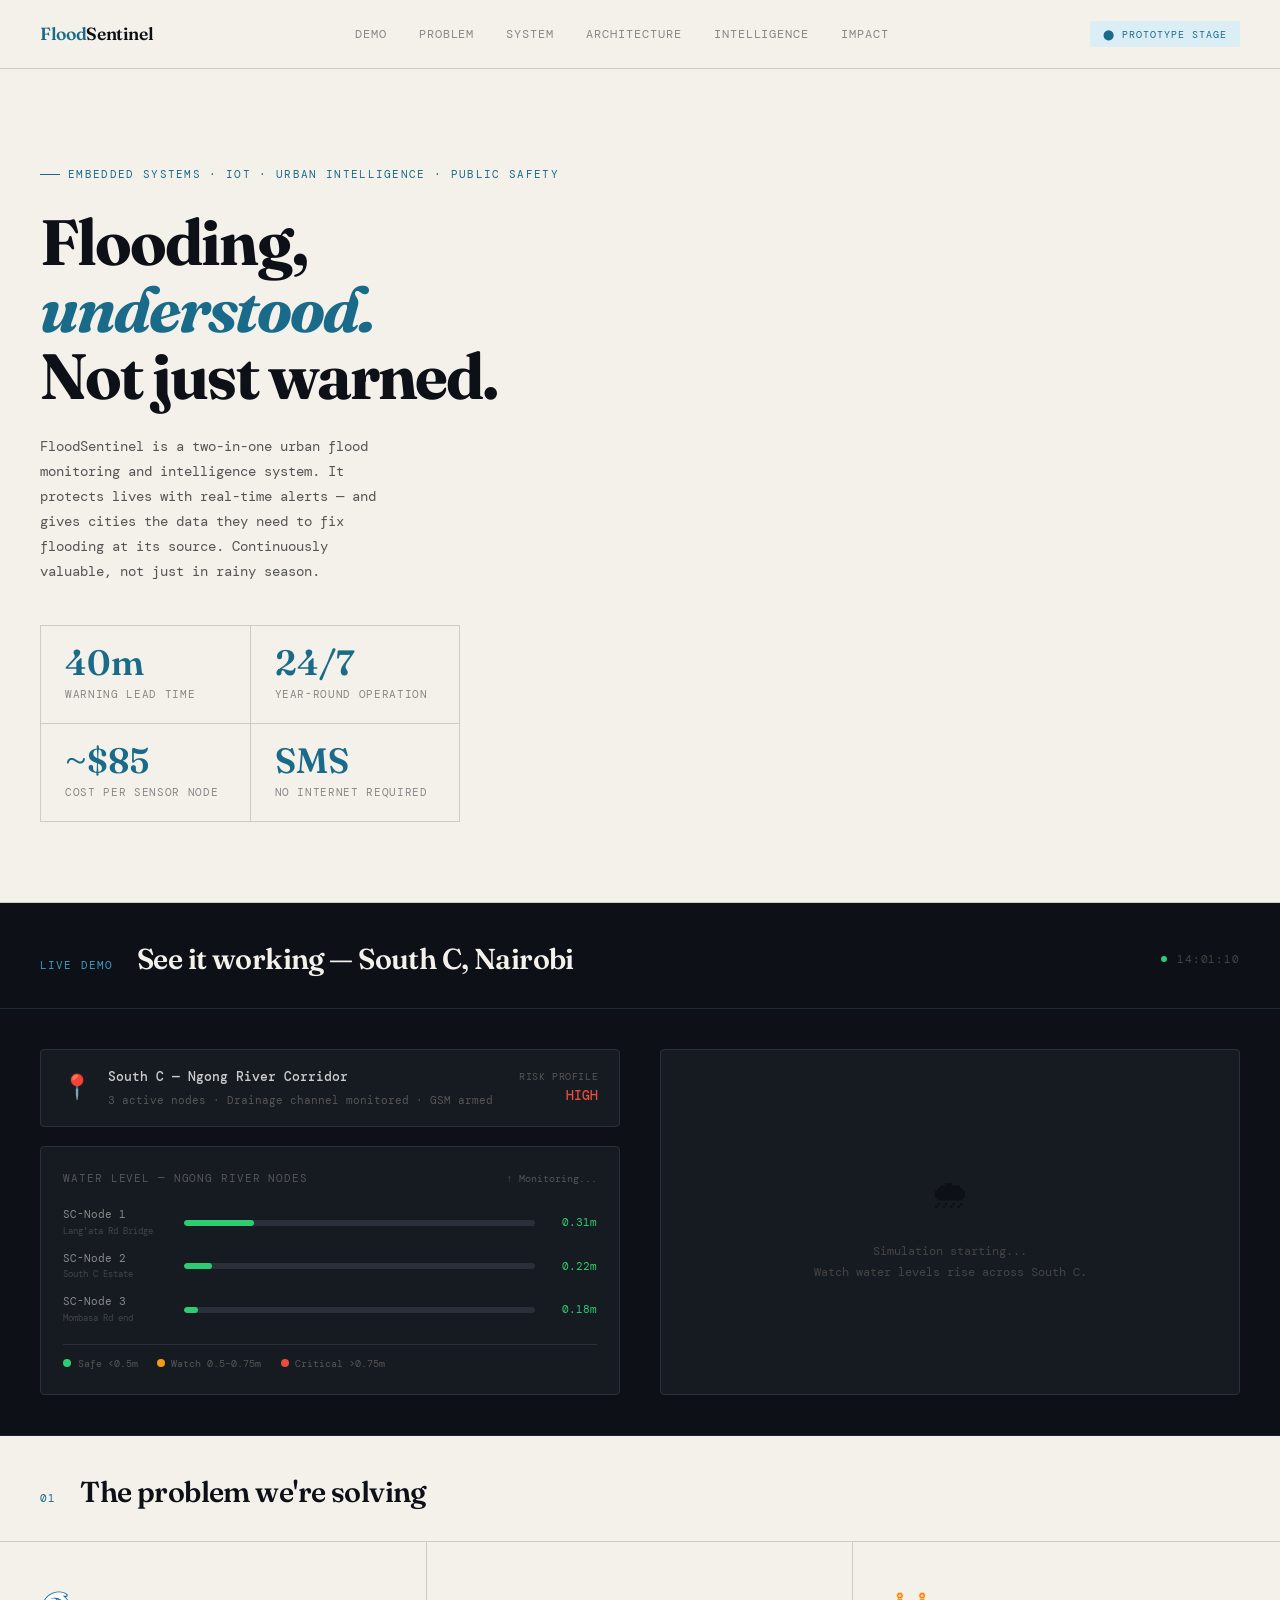
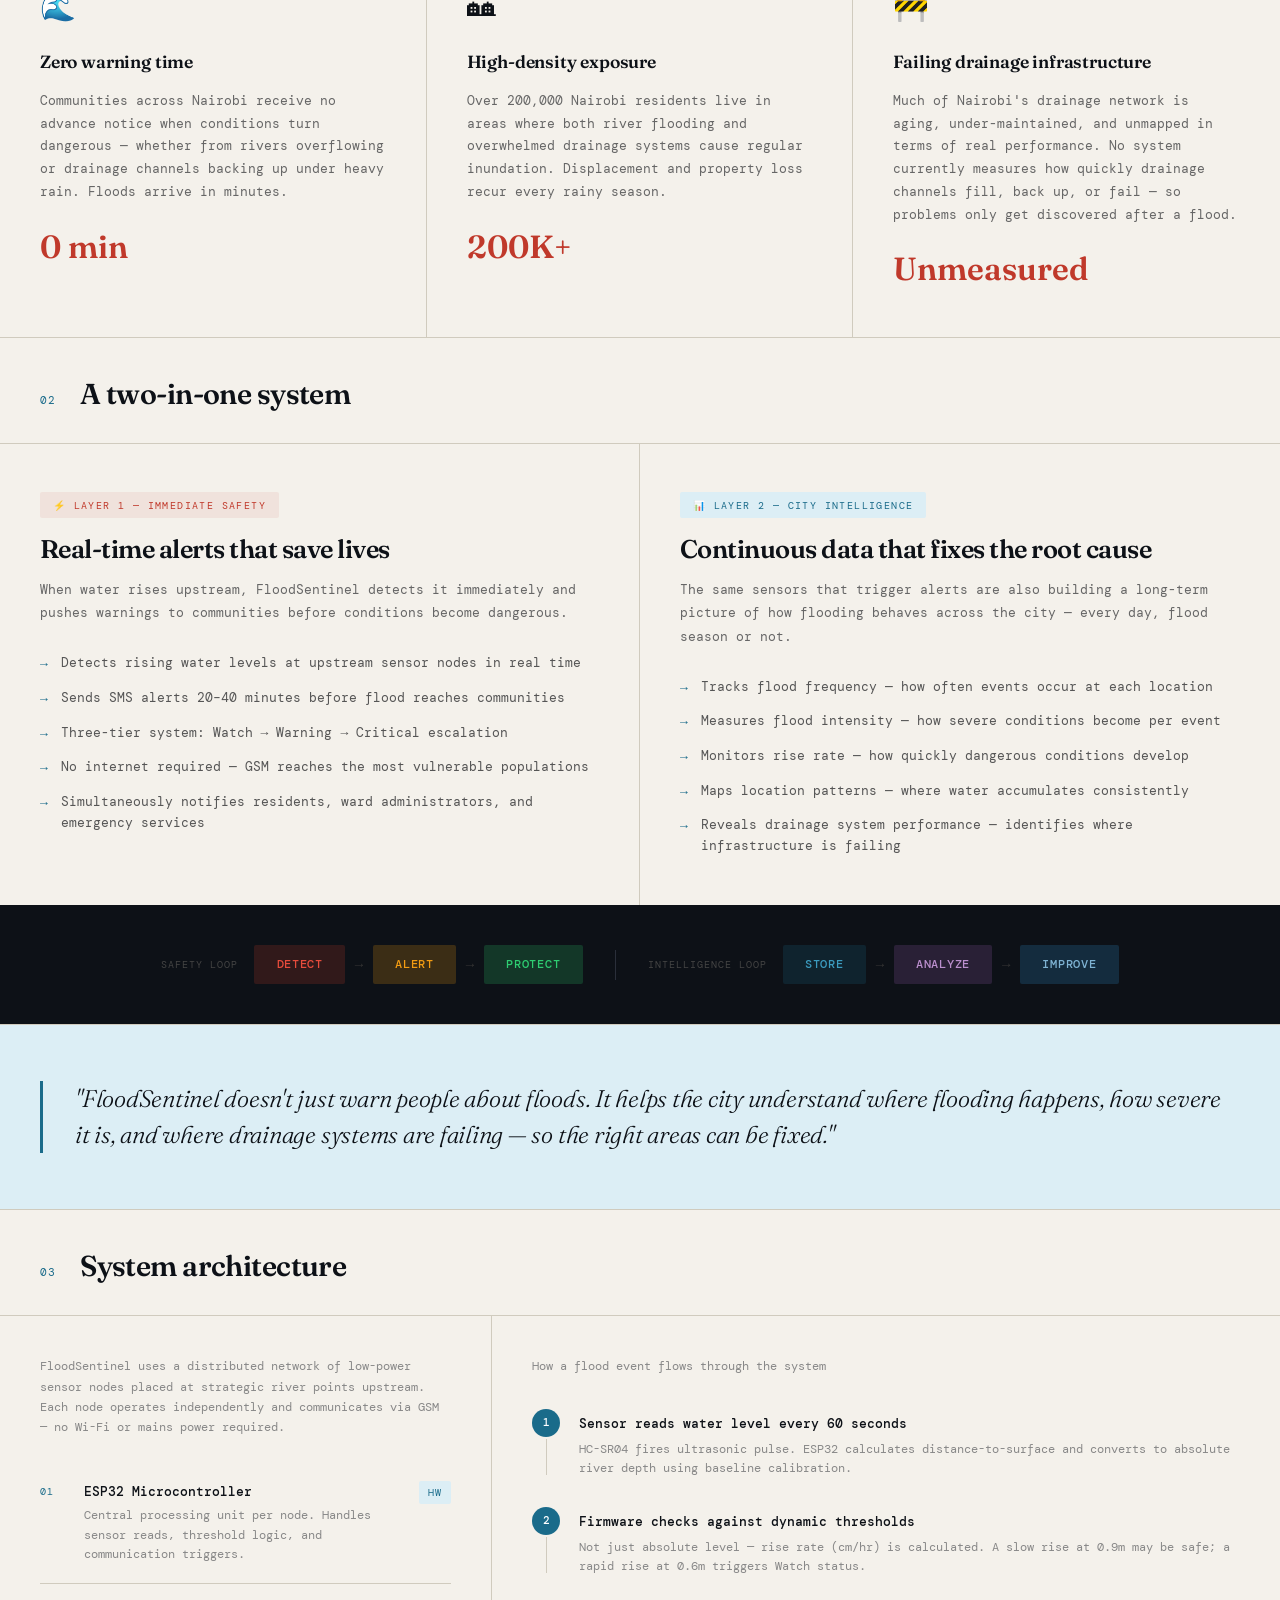
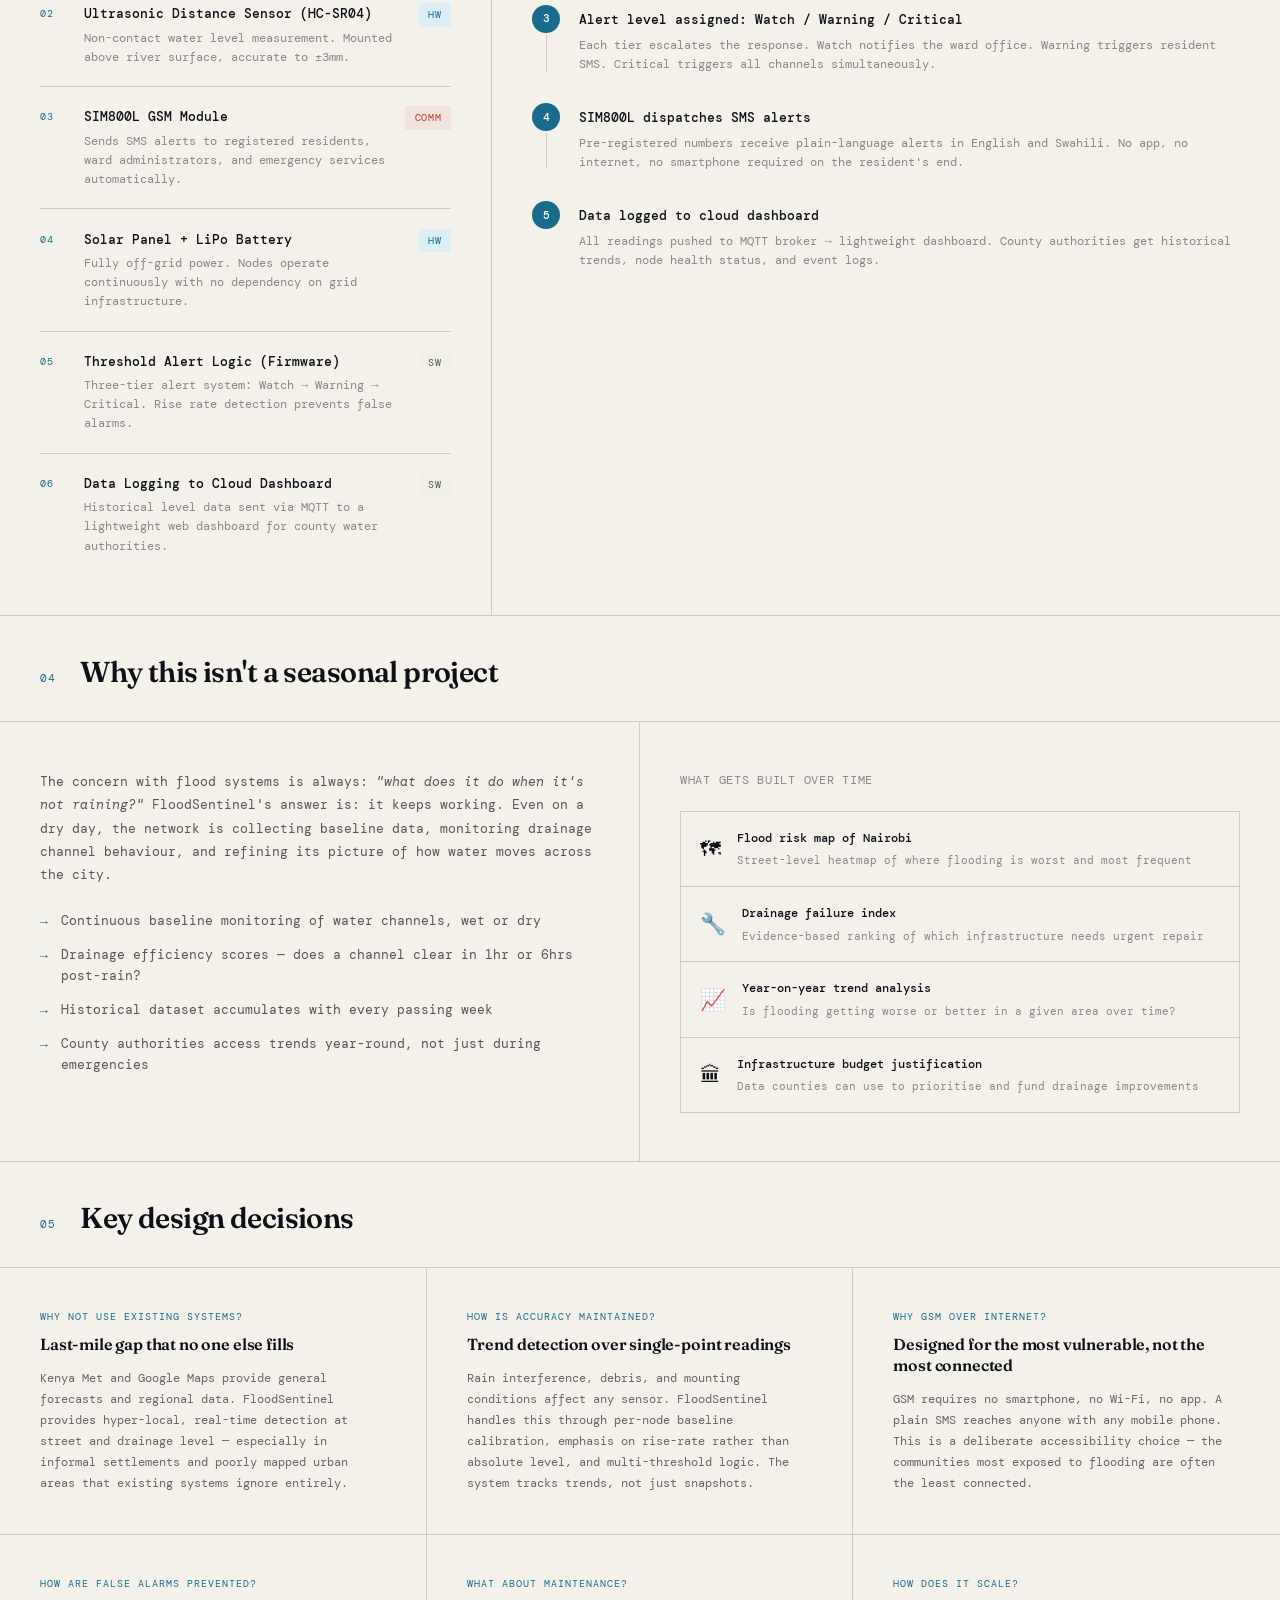
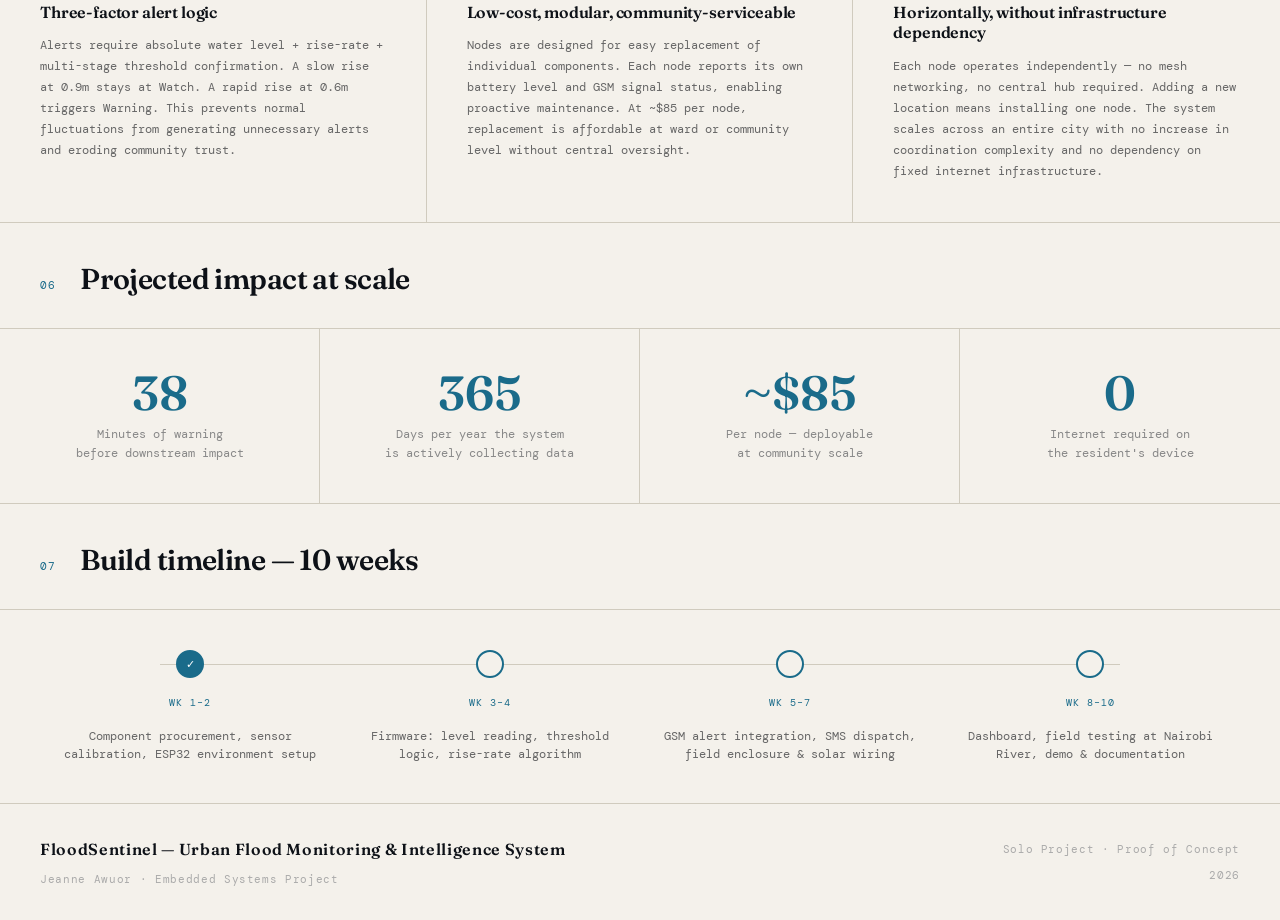
==== commit ad787c69: "Update flood-warning(4).html" ====
--- a/flood-warning(4).html
+++ b/flood-warning(4).html
@@ -1481,11 +1481,11 @@
 <footer>
   <div>
     <div class="footer-project">FloodSentinel — Urban Flood Monitoring & Intelligence System</div>
-    <div style="margin-top:0.4rem">University of Nairobi · Electrical Engineering · Embedded Systems Project</div>
+    <div style="margin-top:0.4rem">Jeanne Awuor · Embedded Systems Project</div>
   </div>
   <div style="text-align:right">
     <div style="margin-bottom:0.4rem">Solo Project · Proof of Concept</div>
-    <div>2025 — 2026 Academic Year</div>
+    <div>2026</div>
   </div>
 </footer>
 
